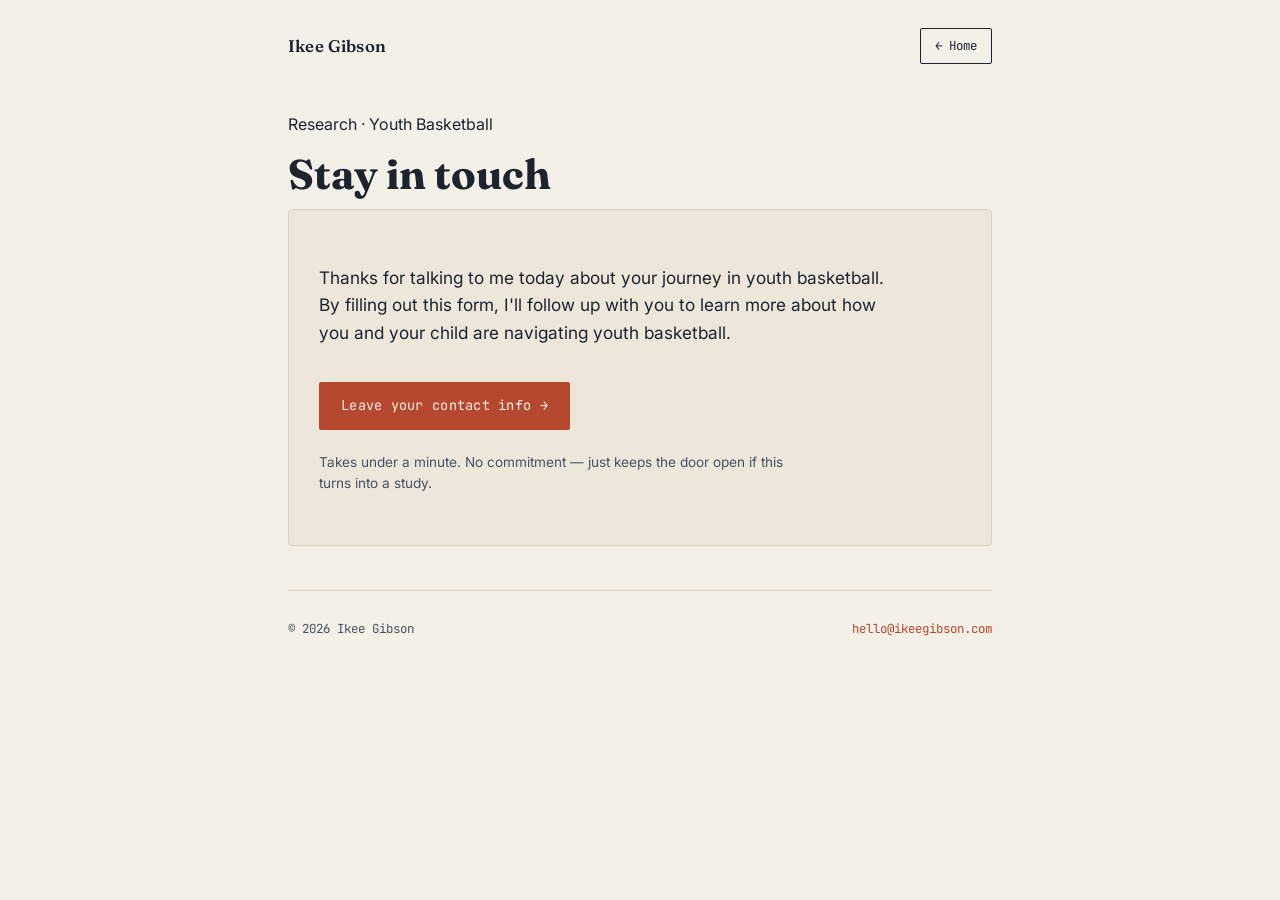
==== recruit.html @ 06ae56bc "Update Microsoft Forms link in recruit.html Updated the href in the recruit card to point to the act" ====
<!DOCTYPE html>
<html lang="en">
<head>
<meta charset="UTF-8">
<meta name="viewport" content="width=device-width, initial-scale=1.0">
<title>Stay in Touch &mdash; Ikee Gibson Research</title>
<link rel="stylesheet" href="style.css">
</head>
<body>

<div class="wrap">
  <nav class="top">
    <span class="name">Ikee Gibson</span>
    <a class="cta" href="index.html">&larr; Home</a>
  </nav>

  <section style="padding-top: 48px;">
    <span class="eyebrow" style="display:block; margin-bottom: 14px;">Research &middot; Youth Basketball</span>
    <h1 style="font-family: 'Fraunces', serif; font-weight: 700; font-size: clamp(1.9rem, 5vw, 2.6rem); line-height: 1.1; margin: 0 0 10px;">Stay in touch</h1>

    <div class="recruit-card">
      <p class="blurb">Thanks for talking to me today about your journey in youth basketball. By filling out this form, I'll follow up with you to learn more about how you and your child are navigating youth basketball.</p>

     
      <a class="btn-primary" href="https://forms.cloud.microsoft/r/C6qvLXPS7z" target="_blank" rel="noopener">Leave your contact info &rarr;</a>

      <p class="fine-print">Takes under a minute. No commitment &mdash; just keeps the door open if this turns into a study.</p>
    </div>
  </section>

  <footer>
    <span>&copy; 2026 Ikee Gibson</span>
    <span><a href="mailto:hello@ikeegibson.com">hello@ikeegibson.com</a></span>
  </footer>
</div>

</body>
</html>
---- style.css ----
@import url('https://fonts.googleapis.com/css2?family=Fraunces:opsz,wght@9..144,400..700&family=Inter:wght@400;500;600&family=JetBrains+Mono:wght@400;500&display=swap');

:root {
  --paper: #F3F0E8;
  --paper-dim: #ECE7DA;
  --ink: #1E2330;
  --ink-soft: #4A5063;
  --accent: #B5482E;
  --accent-soft: #D9886F;
  --line-green: #5B7065;
  --rule: #D8D2C2;
}

* { box-sizing: border-box; }

html { scroll-behavior: smooth; }

body {
  margin: 0;
  background: var(--paper);
  color: var(--ink);
  font-family: 'Inter', system-ui, sans-serif;
  line-height: 1.6;
}

@media (prefers-reduced-motion: reduce) {
  * { animation: none !important; transition: none !important; }
}

a { color: var(--accent); text-decoration: none; }
a:hover { text-decoration: underline; }
a:focus-visible, button:focus-visible, input:focus-visible {
  outline: 2px solid var(--accent);
  outline-offset: 3px;
}

.wrap {
  max-width: 760px;
  margin: 0 auto;
  padding: 0 28px;
}

/* ---- Nav ---- */
nav.top {
  display: flex;
  justify-content: space-between;
  align-items: center;
  padding: 28px 0 0;
}
nav.top .name {
  font-family: 'Fraunces', serif;
  font-weight: 600;
  font-size: 1.05rem;
  color: var(--ink);
  letter-spacing: 0.01em;
}
nav.top a.cta {
  font-family: 'JetBrains Mono', monospace;
  font-size: 0.78rem;
  border: 1px solid var(--ink);
  padding: 7px 14px;
  border-radius: 2px;
  color: var(--ink);
}
nav.top a.cta:hover { background: var(--ink); color: var(--paper); text-decoration: none; }

/* ---- Hero ---- */
.hero {
  position: relative;
  padding: 64px 0 40px;
  overflow: hidden;
}
.hero .court {
  position: absolute;
  right: -60px;
  top: -20px;
  width: 320px;
  height: 320px;
  opacity: 0.16;
  z-index: 0;
  pointer-events: none;
}
.hero h1 {
  position: relative;
  z-index: 1;
  font-family: 'Fraunces', serif;
  font-weight: 700;
  font-size: clamp(2.4rem, 6vw, 3.4rem);
  line-height: 1.05;
  margin: 0 0 14px;
  max-width: 9.5em;
}
.hero .eyebrow {
  font-family: 'JetBrains Mono', monospace;
  font-size: 0.78rem;
  text-transform: uppercase;
  letter-spacing: 0.08em;
  color: var(--accent);
  margin-bottom: 16px;
  display: block;
}
.hero p.lede {
  position: relative;
  z-index: 1;
  font-size: 1.12rem;
  color: var(--ink-soft);
  max-width: 32em;
}

hr.rule {
  border: none;
  border-top: 1px solid var(--rule);
  margin: 8px 0 40px;
}

/* ---- Sections ---- */
section { padding: 8px 0 44px; }
section h2 {
  font-family: 'JetBrains Mono', monospace;
  font-size: 0.82rem;
  text-transform: uppercase;
  letter-spacing: 0.08em;
  color: var(--line-green);
  margin: 0 0 20px;
}
section p { color: var(--ink-soft); max-width: 36em; }

/* ---- CV entries ---- */
.entry {
  display: grid;
  grid-template-columns: 110px 1fr;
  gap: 18px;
  padding: 16px 0;
  border-top: 1px solid var(--rule);
}
.entry:first-of-type { border-top: 1px solid var(--rule); }
.entry .dates {
  font-family: 'JetBrains Mono', monospace;
  font-size: 0.78rem;
  color: var(--accent);
  white-space: nowrap;
}
.entry .role { font-weight: 600; margin: 0 0 2px; }
.entry .org { color: var(--ink-soft); font-size: 0.95rem; margin: 0; }

@media (max-width: 540px) {
  .entry { grid-template-columns: 1fr; gap: 4px; }
}

/* ---- Footer ---- */
footer {
  border-top: 1px solid var(--rule);
  padding: 28px 0 48px;
  font-family: 'JetBrains Mono', monospace;
  font-size: 0.78rem;
  color: var(--ink-soft);
  display: flex;
  justify-content: space-between;
  flex-wrap: wrap;
  gap: 10px;
}

/* ---- Recruit page ---- */
.recruit-card {
  background: var(--paper-dim);
  border: 1px solid var(--rule);
  border-radius: 4px;
  padding: 36px 30px;
  margin-top: 12px;
}
.recruit-card p.blurb {
  font-size: 1.08rem;
  color: var(--ink);
  max-width: 34em;
}
.btn-primary {
  display: inline-block;
  margin-top: 18px;
  background: var(--accent);
  color: var(--paper);
  font-family: 'JetBrains Mono', monospace;
  font-size: 0.85rem;
  padding: 13px 22px;
  border-radius: 2px;
  letter-spacing: 0.02em;
}
.btn-primary:hover { background: #963a23; text-decoration: none; }
.fine-print {
  margin-top: 22px;
  font-size: 0.85rem;
  color: var(--ink-soft);
}
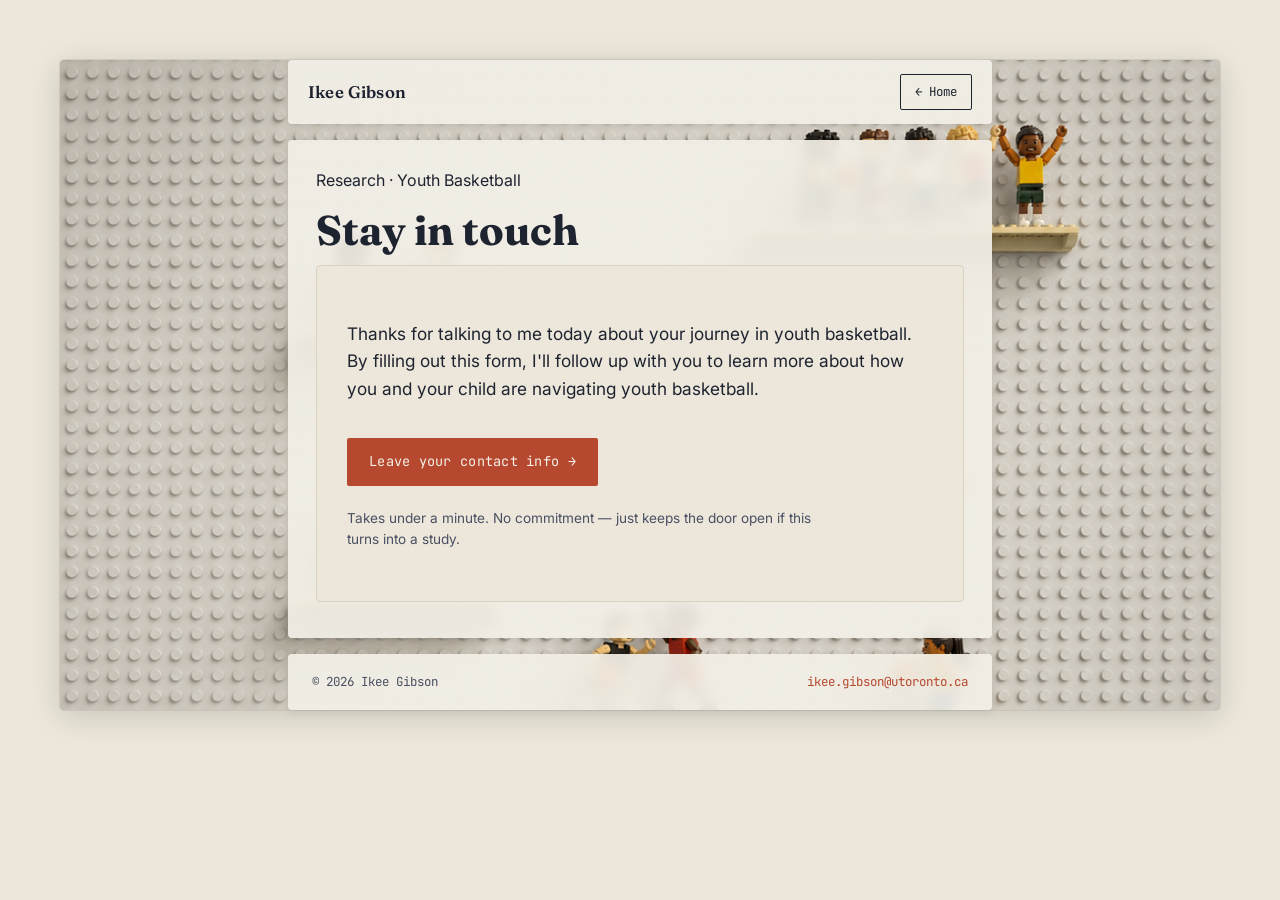
==== commit a2bf1d2b: "Add files via upload" ====
--- a/recruit.html
+++ b/recruit.html
@@ -14,14 +14,14 @@
     <a class="cta" href="index.html">&larr; Home</a>
   </nav>
 
-  <section style="padding-top: 48px;">
+  <section style="padding-top: 28px;">
     <span class="eyebrow" style="display:block; margin-bottom: 14px;">Research &middot; Youth Basketball</span>
     <h1 style="font-family: 'Fraunces', serif; font-weight: 700; font-size: clamp(1.9rem, 5vw, 2.6rem); line-height: 1.1; margin: 0 0 10px;">Stay in touch</h1>
 
     <div class="recruit-card">
       <p class="blurb">Thanks for talking to me today about your journey in youth basketball. By filling out this form, I'll follow up with you to learn more about how you and your child are navigating youth basketball.</p>
 
-     
+
       <a class="btn-primary" href="https://forms.cloud.microsoft/r/C6qvLXPS7z" target="_blank" rel="noopener">Leave your contact info &rarr;</a>
 
       <p class="fine-print">Takes under a minute. No commitment &mdash; just keeps the door open if this turns into a study.</p>
@@ -30,7 +30,7 @@
 
   <footer>
     <span>&copy; 2026 Ikee Gibson</span>
-    <span><a href="mailto:hello@ikeegibson.com">hello@ikeegibson.com</a></span>
+    <span><a href="mailto:ikee.gibson@utoronto.ca">ikee.gibson@utoronto.ca</a></span>
   </footer>
 </div>
 
--- a/style.css
+++ b/style.css
@@ -13,14 +13,29 @@
 
 * { box-sizing: border-box; }
 
-html { scroll-behavior: smooth; }
+html {
+  scroll-behavior: smooth;
+  background: var(--paper-dim);
+}
 
 body {
-  margin: 0;
+  margin: 60px;
   background: var(--paper);
+  background-image: url(background.png);
+  background-attachment: fixed;
+  background-size: cover;
+  background-position: center top;
+  background-repeat: no-repeat;
   color: var(--ink);
   font-family: 'Inter', system-ui, sans-serif;
   line-height: 1.6;
+  border-radius: 4px;
+  box-shadow: 0 0 0 1px rgba(0,0,0,0.07), 0 6px 32px rgba(0,0,0,0.15);
+  overflow-x: hidden;
+}
+
+@media (max-width: 700px) {
+  body { margin: 24px; }
 }
 
 @media (prefers-reduced-motion: reduce) {
@@ -45,7 +60,12 @@
   display: flex;
   justify-content: space-between;
   align-items: center;
-  padding: 28px 0 0;
+  padding: 14px 20px;
+  margin-bottom: 4px;
+  background: rgba(243,240,232,0.92);
+  backdrop-filter: blur(6px);
+  border-radius: 4px;
+  box-shadow: 0 2px 10px rgba(0,0,0,0.08);
 }
 nav.top .name {
   font-family: 'Fraunces', serif;
@@ -67,8 +87,13 @@
 /* ---- Hero ---- */
 .hero {
   position: relative;
-  padding: 64px 0 40px;
+  padding: 40px 28px;
+  margin-top: 16px;
   overflow: hidden;
+  background: rgba(243,240,232,0.92);
+  backdrop-filter: blur(6px);
+  border-radius: 4px;
+  box-shadow: 0 2px 10px rgba(0,0,0,0.08);
 }
 .hero .court {
   position: absolute;
@@ -114,7 +139,14 @@
 }
 
 /* ---- Sections ---- */
-section { padding: 8px 0 44px; }
+section {
+  padding: 28px 28px 36px;
+  margin: 16px 0;
+  background: rgba(243,240,232,0.92);
+  backdrop-filter: blur(6px);
+  border-radius: 4px;
+  box-shadow: 0 2px 10px rgba(0,0,0,0.08);
+}
 section h2 {
   font-family: 'JetBrains Mono', monospace;
   font-size: 0.82rem;
@@ -149,8 +181,12 @@
 
 /* ---- Footer ---- */
 footer {
-  border-top: 1px solid var(--rule);
-  padding: 28px 0 48px;
+  margin: 0 0 16px;
+  padding: 18px 24px;
+  background: rgba(243,240,232,0.92);
+  backdrop-filter: blur(6px);
+  border-radius: 4px;
+  box-shadow: 0 2px 10px rgba(0,0,0,0.08);
   font-family: 'JetBrains Mono', monospace;
   font-size: 0.78rem;
   color: var(--ink-soft);
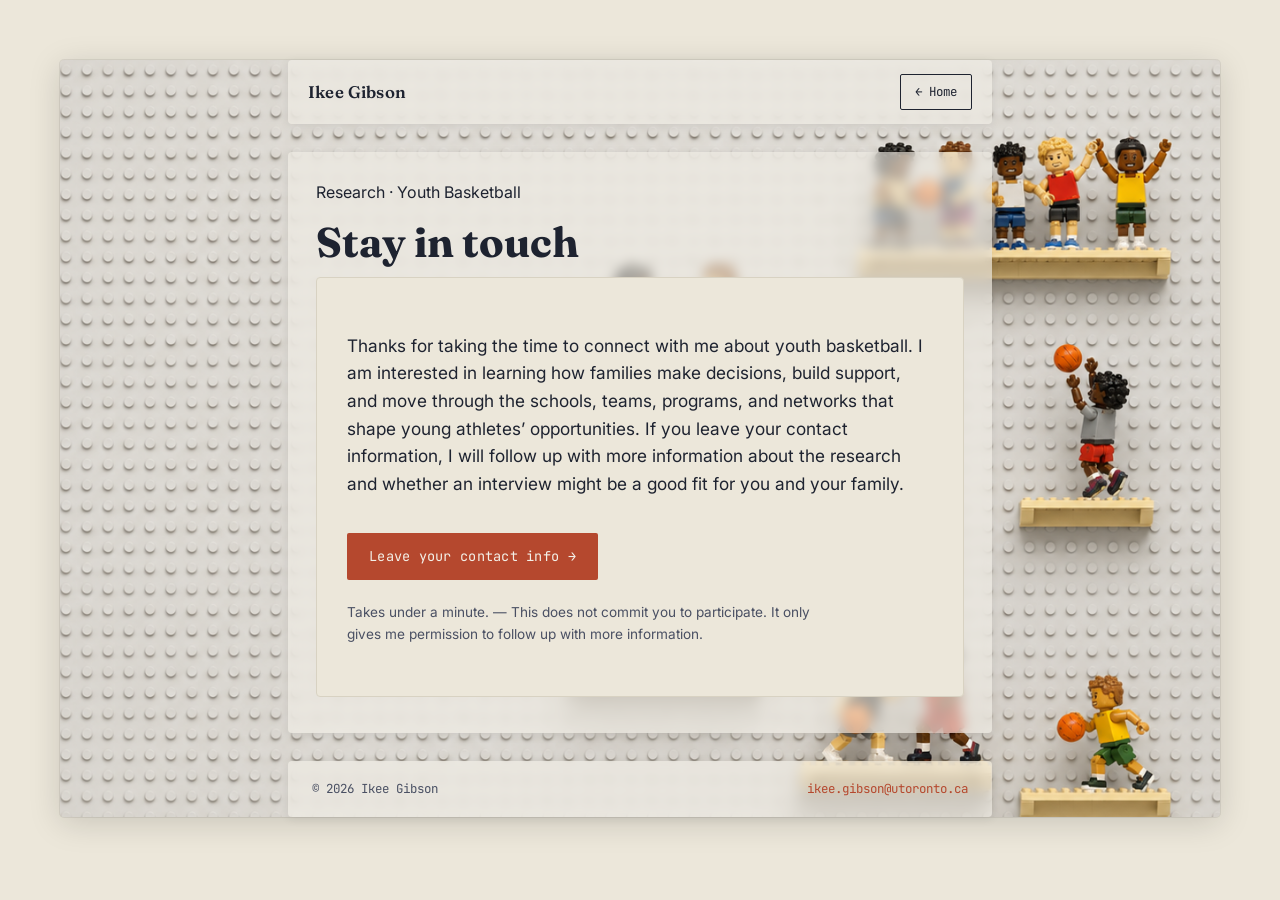
==== commit d0d5d186: "Revise blurb and fine print in recruit.html Updated the blurb text to better reflect the purpose of " ====
--- a/recruit.html
+++ b/recruit.html
@@ -19,12 +19,14 @@
     <h1 style="font-family: 'Fraunces', serif; font-weight: 700; font-size: clamp(1.9rem, 5vw, 2.6rem); line-height: 1.1; margin: 0 0 10px;">Stay in touch</h1>
 
     <div class="recruit-card">
-      <p class="blurb">Thanks for talking to me today about your journey in youth basketball. By filling out this form, I'll follow up with you to learn more about how you and your child are navigating youth basketball.</p>
+      <p class="blurb">Thanks for taking the time to connect with me about youth basketball. I am interested in learning how families make decisions, build support, and move through the schools, teams, programs, and networks that shape young athletes’ opportunities.
+
+If you leave your contact information, I will follow up with more information about the research and whether an interview might be a good fit for you and your family.</p>
 
 
       <a class="btn-primary" href="https://forms.cloud.microsoft/r/C6qvLXPS7z" target="_blank" rel="noopener">Leave your contact info &rarr;</a>
 
-      <p class="fine-print">Takes under a minute. No commitment &mdash; just keeps the door open if this turns into a study.</p>
+      <p class="fine-print">Takes under a minute.  &mdash; This does not commit you to participate. It only gives me permission to follow up with more information. </p>
     </div>
   </section>
 
--- a/style.css
+++ b/style.css
@@ -61,8 +61,8 @@
   justify-content: space-between;
   align-items: center;
   padding: 14px 20px;
-  margin-bottom: 4px;
-  background: rgba(243,240,232,0.92);
+  margin-bottom: 28px;
+  background: rgba(243,240,232,0.64);
   backdrop-filter: blur(6px);
   border-radius: 4px;
   box-shadow: 0 2px 10px rgba(0,0,0,0.08);
@@ -88,22 +88,12 @@
 .hero {
   position: relative;
   padding: 40px 28px;
-  margin-top: 16px;
+  margin-top: 28px;
   overflow: hidden;
-  background: rgba(243,240,232,0.92);
-  backdrop-filter: blur(6px);
-  border-radius: 4px;
-  box-shadow: 0 2px 10px rgba(0,0,0,0.08);
-}
-.hero .court {
-  position: absolute;
-  right: -60px;
-  top: -20px;
-  width: 320px;
-  height: 320px;
-  opacity: 0.16;
-  z-index: 0;
-  pointer-events: none;
+  background: rgba(243,240,232,0.64);
+  backdrop-filter: blur(6px);
+  border-radius: 4px;
+  box-shadow: 0 2px 10px rgba(0,0,0,0.08);
 }
 .hero h1 {
   position: relative;
@@ -141,8 +131,8 @@
 /* ---- Sections ---- */
 section {
   padding: 28px 28px 36px;
-  margin: 16px 0;
-  background: rgba(243,240,232,0.92);
+  margin: 28px 0;
+  background: rgba(243,240,232,0.64);
   backdrop-filter: blur(6px);
   border-radius: 4px;
   box-shadow: 0 2px 10px rgba(0,0,0,0.08);
@@ -181,9 +171,9 @@
 
 /* ---- Footer ---- */
 footer {
-  margin: 0 0 16px;
+  margin: 0 0 28px;
   padding: 18px 24px;
-  background: rgba(243,240,232,0.92);
+  background: rgba(243,240,232,0.64);
   backdrop-filter: blur(6px);
   border-radius: 4px;
   box-shadow: 0 2px 10px rgba(0,0,0,0.08);
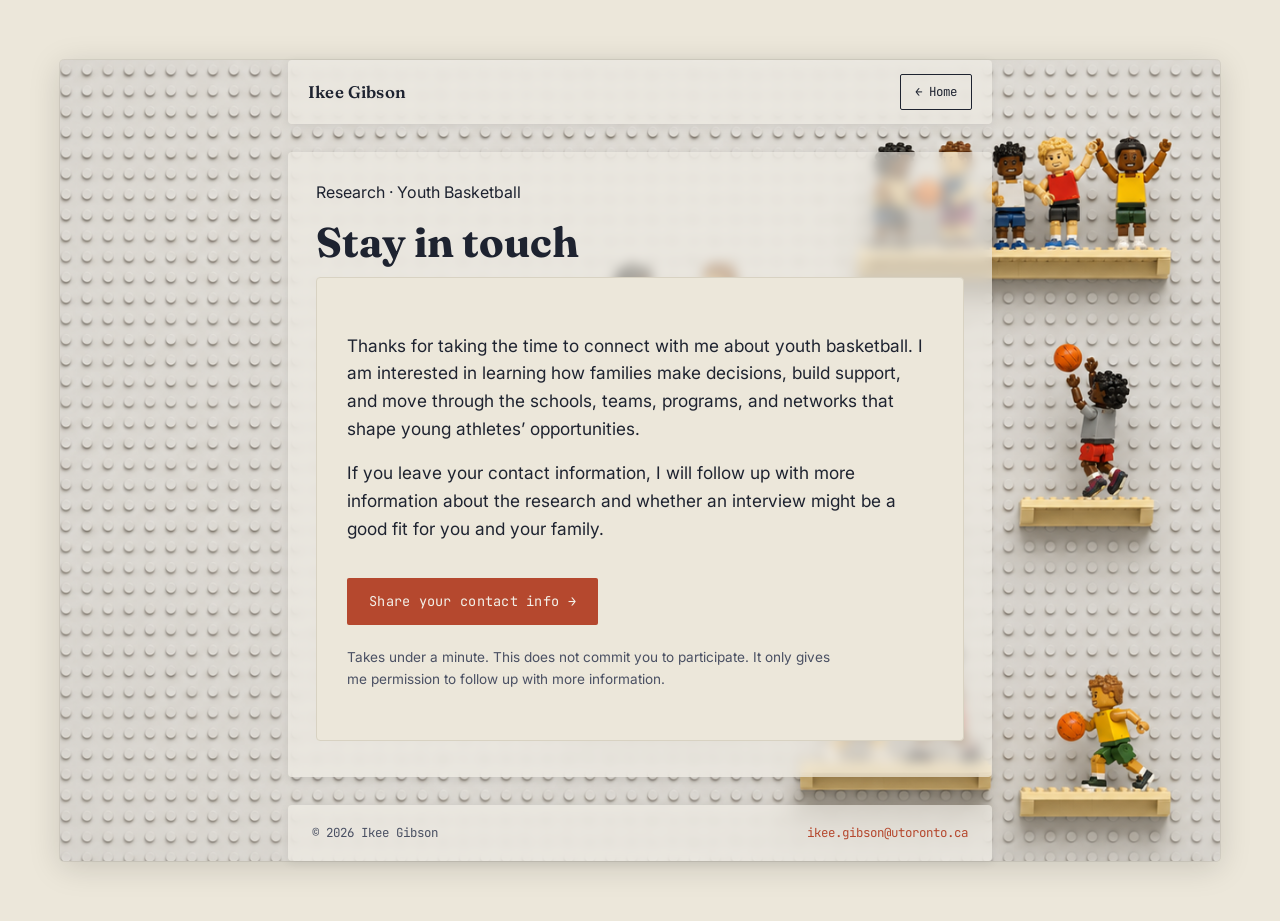
==== commit 1a60bab9: "Fix HTML formatting and improve readability" ====
--- a/recruit.html
+++ b/recruit.html
@@ -19,14 +19,13 @@
     <h1 style="font-family: 'Fraunces', serif; font-weight: 700; font-size: clamp(1.9rem, 5vw, 2.6rem); line-height: 1.1; margin: 0 0 10px;">Stay in touch</h1>
 
     <div class="recruit-card">
-      <p class="blurb">Thanks for taking the time to connect with me about youth basketball. I am interested in learning how families make decisions, build support, and move through the schools, teams, programs, and networks that shape young athletes’ opportunities.
+      <p class="blurb">Thanks for taking the time to connect with me about youth basketball. I am interested in learning how families make decisions, build support, and move through the schools, teams, programs, and networks that shape young athletes’ opportunities.</p>
 
-If you leave your contact information, I will follow up with more information about the research and whether an interview might be a good fit for you and your family.</p>
+      <p class="blurb">If you leave your contact information, I will follow up with more information about the research and whether an interview might be a good fit for you and your family.</p>
 
+      <a class="btn-primary" href="https://forms.cloud.microsoft/r/C6qvLXPS7z" target="_blank" rel="noopener">Share your contact info &rarr;</a>
 
-      <a class="btn-primary" href="https://forms.cloud.microsoft/r/C6qvLXPS7z" target="_blank" rel="noopener">Leave your contact info &rarr;</a>
-
-      <p class="fine-print">Takes under a minute.  &mdash; This does not commit you to participate. It only gives me permission to follow up with more information. </p>
+      <p class="fine-print">Takes under a minute. This does not commit you to participate. It only gives me permission to follow up with more information.</p>
     </div>
   </section>
 
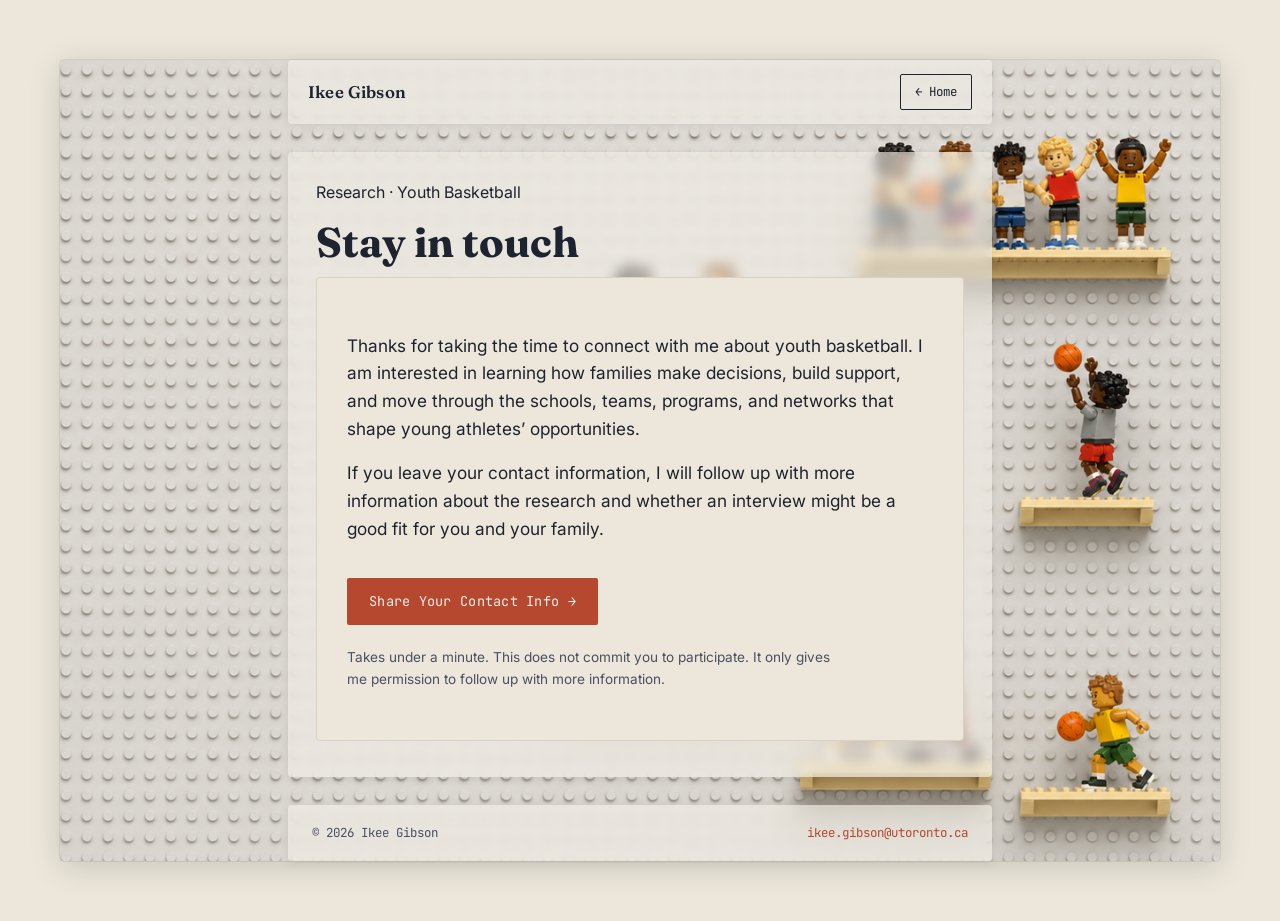
==== commit dd0e5398: "Update button text for contact information link" ====
--- a/recruit.html
+++ b/recruit.html
@@ -23,7 +23,7 @@
 
       <p class="blurb">If you leave your contact information, I will follow up with more information about the research and whether an interview might be a good fit for you and your family.</p>
 
-      <a class="btn-primary" href="https://forms.cloud.microsoft/r/C6qvLXPS7z" target="_blank" rel="noopener">Share your contact info &rarr;</a>
+      <a class="btn-primary" href="https://forms.cloud.microsoft/r/C6qvLXPS7z" target="_blank" rel="noopener">Share Your Contact Info &rarr;</a>
 
       <p class="fine-print">Takes under a minute. This does not commit you to participate. It only gives me permission to follow up with more information.</p>
     </div>
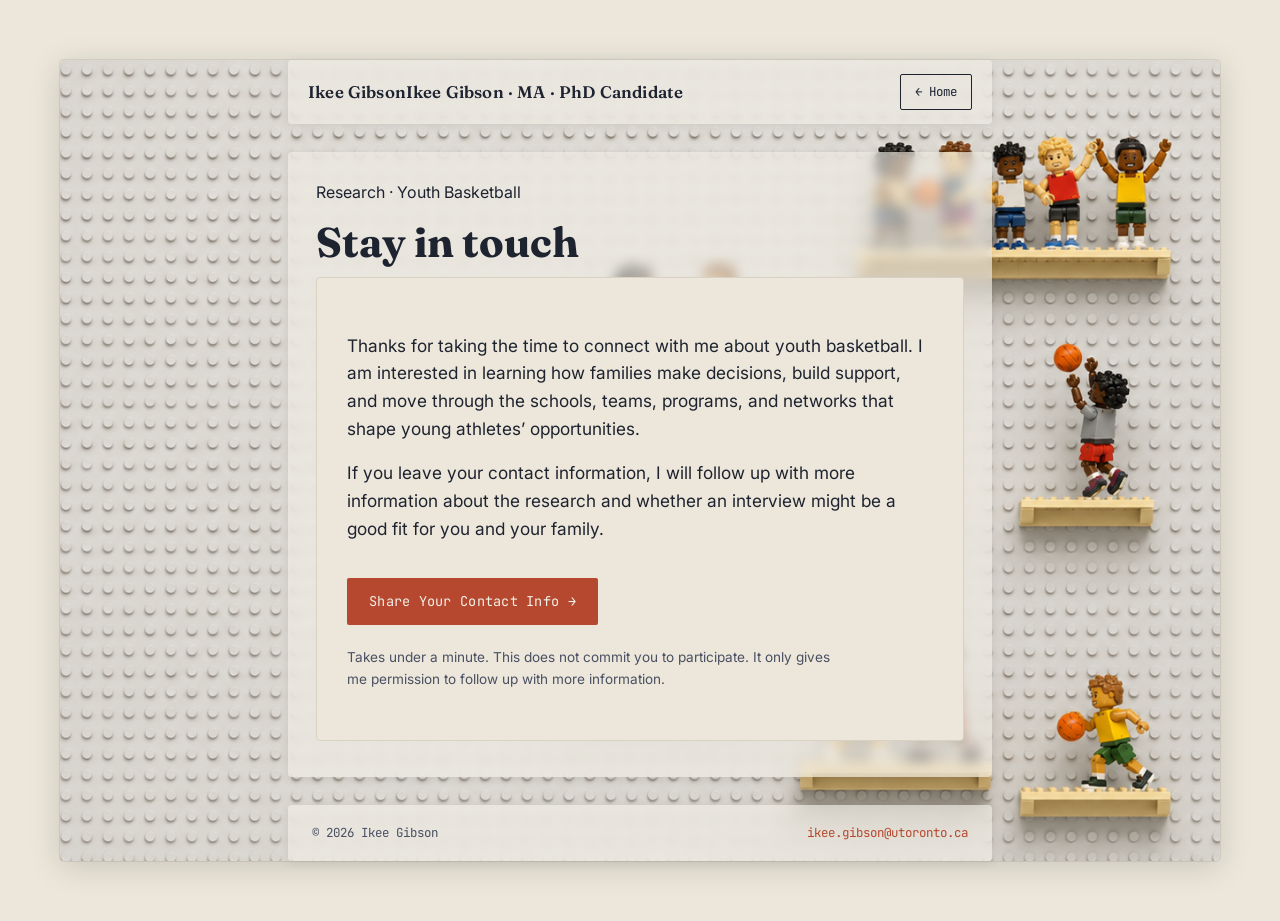
==== commit c95fc15f: "Update name display with additional credentials" ====
--- a/recruit.html
+++ b/recruit.html
@@ -10,7 +10,7 @@
 
 <div class="wrap">
   <nav class="top">
-    <span class="name">Ikee Gibson</span>
+    <span class="name">Ikee GibsonIkee Gibson &middot; MA &middot; PhD Candidate</span>
     <a class="cta" href="index.html">&larr; Home</a>
   </nav>
 
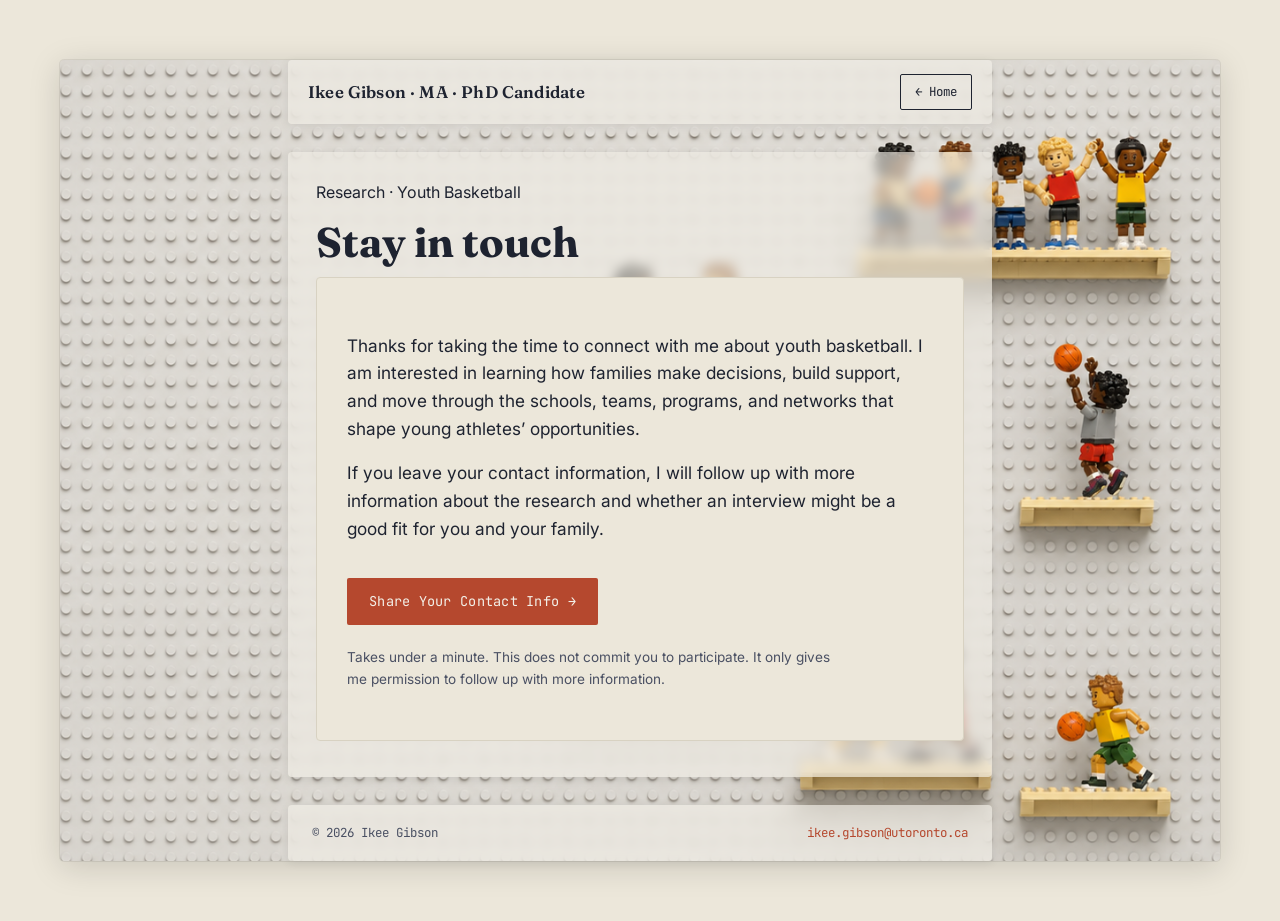
==== commit 9ab6877c: "Fix duplicate name in recruit.html" ====
--- a/recruit.html
+++ b/recruit.html
@@ -10,7 +10,7 @@
 
 <div class="wrap">
   <nav class="top">
-    <span class="name">Ikee GibsonIkee Gibson &middot; MA &middot; PhD Candidate</span>
+    <span class="name">Ikee Gibson &middot; MA &middot; PhD Candidate</span>
     <a class="cta" href="index.html">&larr; Home</a>
   </nav>
 
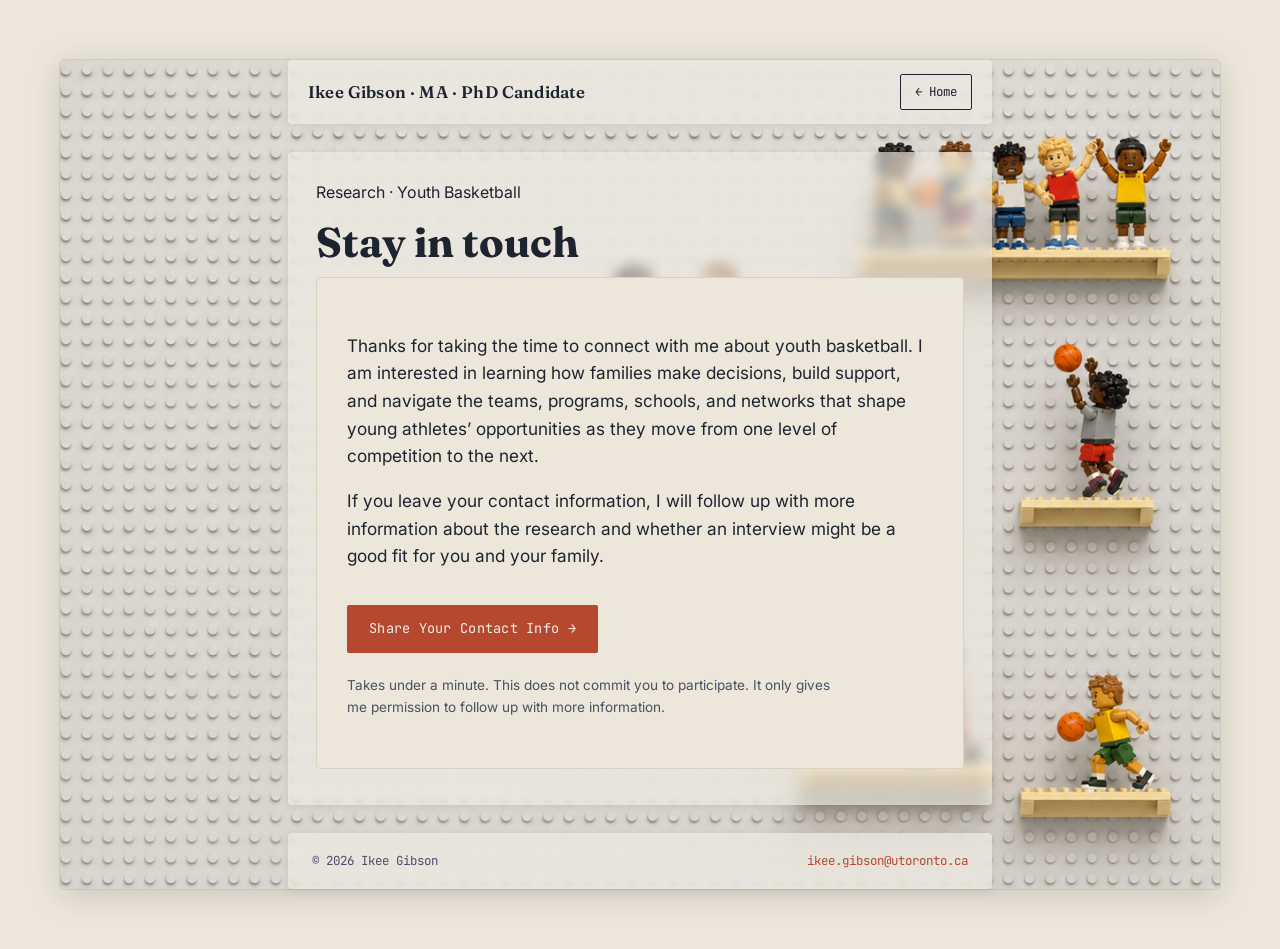
==== commit 6f63c5a4: "Update recruit.html" ====
--- a/recruit.html
+++ b/recruit.html
@@ -19,7 +19,7 @@
     <h1 style="font-family: 'Fraunces', serif; font-weight: 700; font-size: clamp(1.9rem, 5vw, 2.6rem); line-height: 1.1; margin: 0 0 10px;">Stay in touch</h1>
 
     <div class="recruit-card">
-      <p class="blurb">Thanks for taking the time to connect with me about youth basketball. I am interested in learning how families make decisions, build support, and move through the schools, teams, programs, and networks that shape young athletes’ opportunities.</p>
+      <p class="blurb">Thanks for taking the time to connect with me about youth basketball. I am interested in learning how families make decisions, build support, and navigate the teams, programs, schools, and networks that shape young athletes’ opportunities as they move from one level of competition to the next.</p>
 
       <p class="blurb">If you leave your contact information, I will follow up with more information about the research and whether an interview might be a good fit for you and your family.</p>
 
